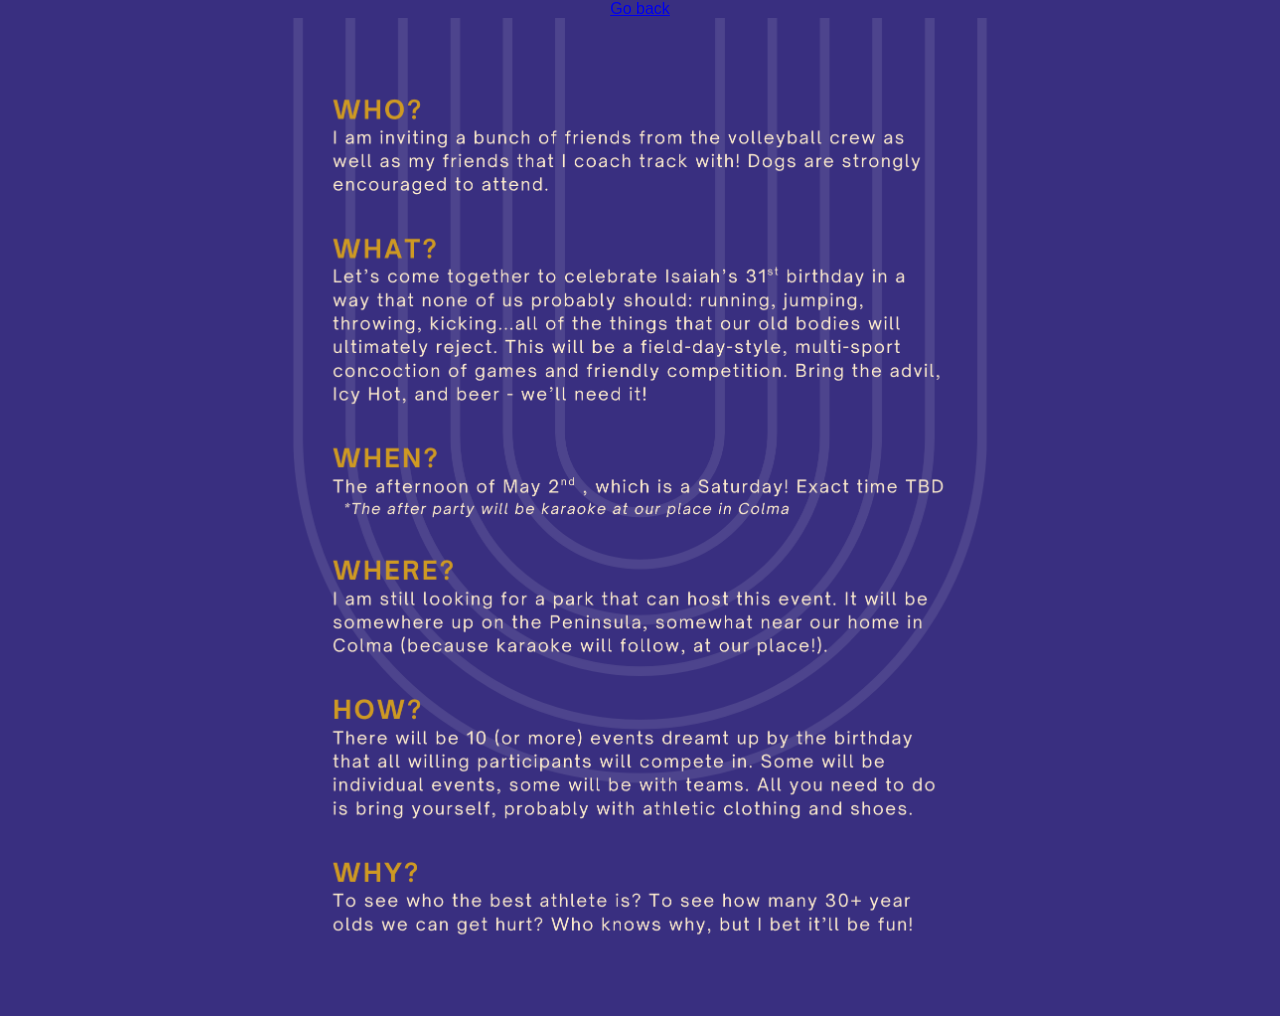
==== details.html @ db5d42fd "adding new details page" ====
<!DOCTYPE html>
<html>
<head>
  <meta charset="utf-8">
  <meta name="viewport" content="width=device-width, initial-scale=1">
  <link rel="stylesheet" type="text/css" href="styles.css">
  <title>Hamstring Invite</title>
  <link rel="icon" type="image/x-icon" href="/imgs/favicon.ico">
</head>
<body>
  <div class="container">
	<a href="/details.html">Go back</a>
	<img src="/imgs/2.png">
  </div>
</body>
</html>
---- styles.css ----
* {
  margin: 0;
  padding: 0;
  box-sizing: border-box;
}

body {
  background-color: #392f80;
  font-family: Helvetica, sans-serif;
  color: rgb(211, 211, 211);
  display: flex;
  justify-content: center;
  align-items: center;
}

.container{
	text-align: center;
}

.container > img {
	width: 100%;
}

.container {
	text-align: center;
	width: 60%;
}

@media (max-width: 450px) {
	.container {
		width: 90%;
	}
}

@media (max-width: 800px) {
	.container {
		width: 70%;
	}
}
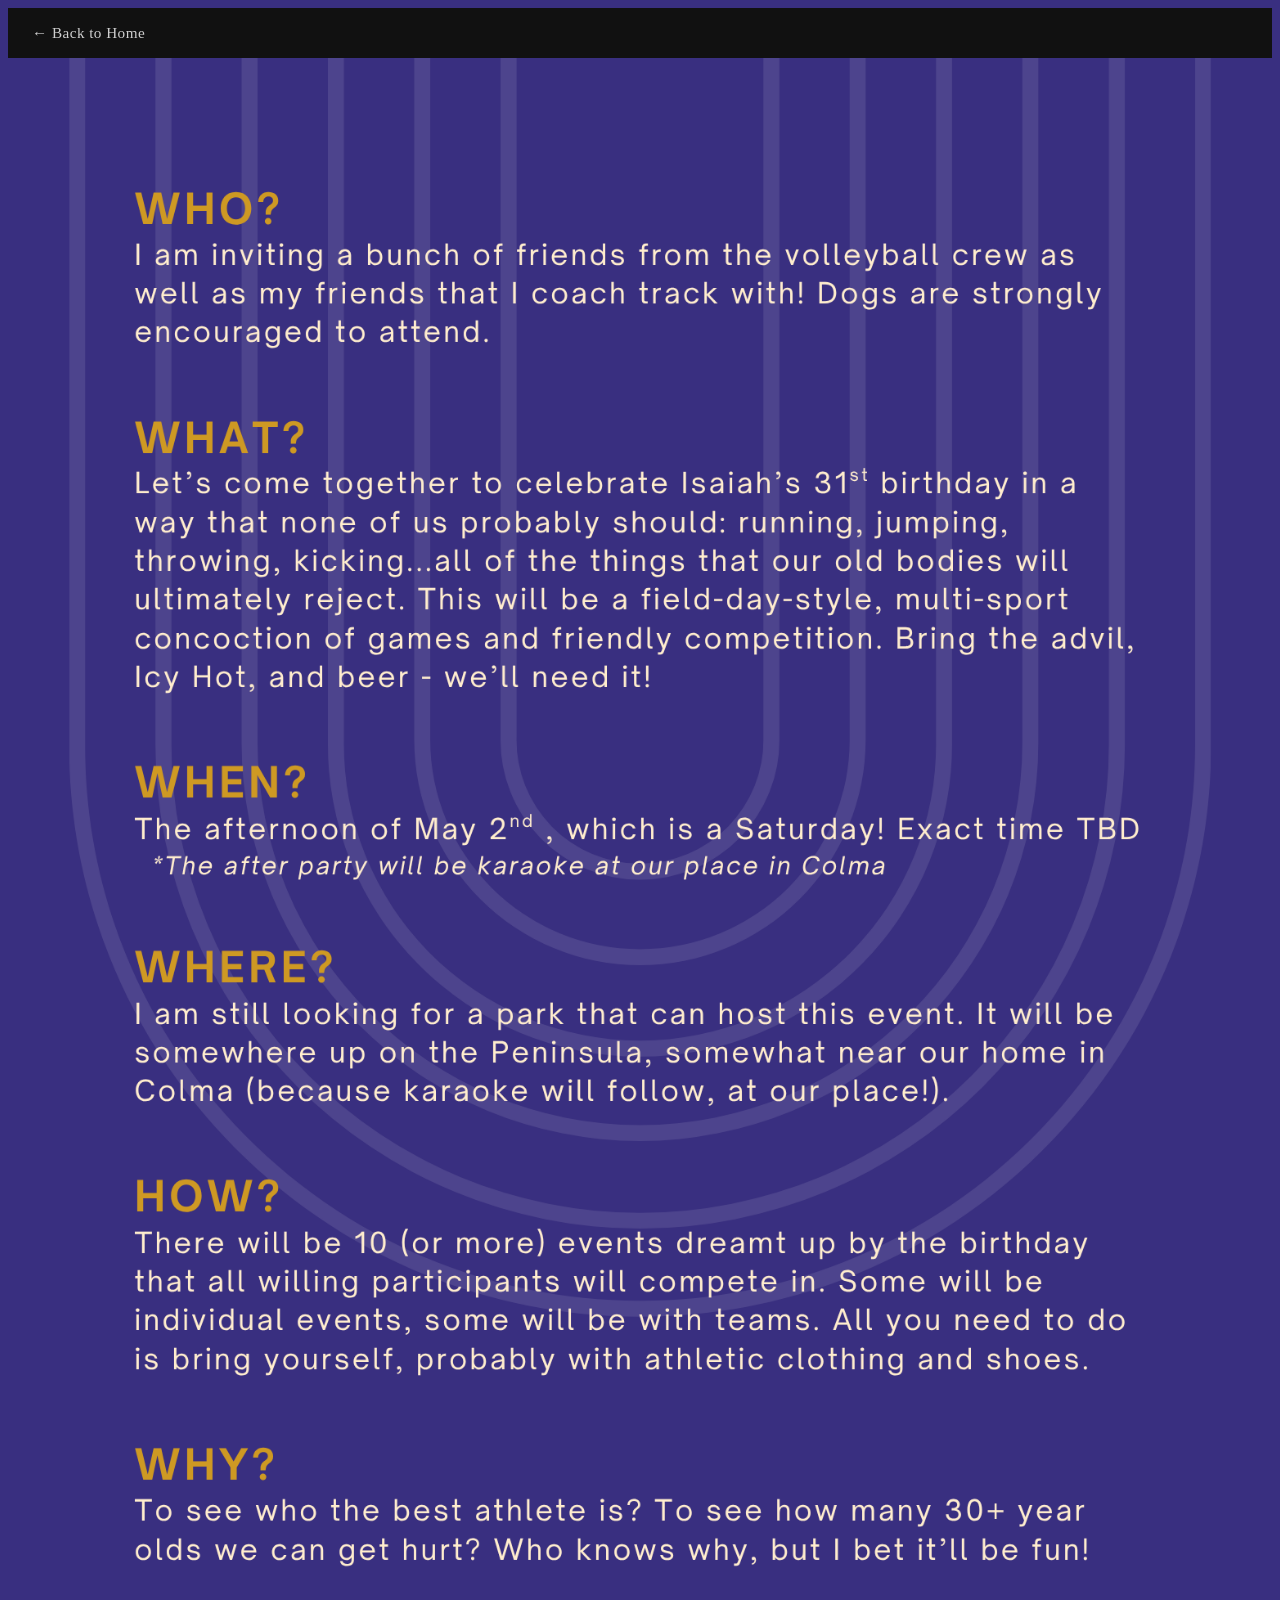
==== commit fc7152a8: "refactoring" ====
--- a/details.html
+++ b/details.html
@@ -8,9 +8,12 @@
   <link rel="icon" type="image/x-icon" href="/imgs/favicon.ico">
 </head>
 <body>
-  <div class="container">
-	<a href="/details.html">Go back</a>
-	<img src="/imgs/2.png">
+  <nav class="back-nav">
+    <a href="/index.html" class="back-link">← Back to Home</a>
+  </nav>
+  <main>
+    <img src="/imgs/2.png" alt="Details image" class="full-width-img" />
+  </main>
   </div>
 </body>
 </html>
--- a/styles.css
+++ b/styles.css
@@ -1,39 +1,41 @@
-* {
-  margin: 0;
-  padding: 0;
-  box-sizing: border-box;
+body {
+  background-color: #392f80;
 }
 
-body {
-  background-color: #392f80;
-  font-family: Helvetica, sans-serif;
-  color: rgb(211, 211, 211);
-  display: flex;
-  justify-content: center;
-  align-items: center;
+.full-width-img {
+  display: block;
+  width: 100%;
+  height: auto;
 }
-
-.container{
-	text-align: center;
+ 
+/* Home page — image link */
+.image-link {
+  display: block;
+  width: 100%;
+  cursor: pointer;
 }
-
-.container > img {
-	width: 100%;
+ 
+.image-link:hover .full-width-img {
+  opacity: 0.85;
+  transition: opacity 0.2s ease;
 }
-
-.container {
-	text-align: center;
-	width: 60%;
+ 
+/* Details page — back nav */
+.back-nav {
+  padding: 1rem 1.5rem;
+  background: #111;
 }
-
-@media (max-width: 450px) {
-	.container {
-		width: 90%;
-	}
+ 
+.back-link {
+  color: #fff;
+  text-decoration: none;
+  font-family: Georgia, serif;
+  font-size: 0.95rem;
+  letter-spacing: 0.03em;
+  opacity: 0.8;
+  transition: opacity 0.2s ease;
 }
-
-@media (max-width: 800px) {
-	.container {
-		width: 70%;
-	}
-}
+ 
+.back-link:hover {
+  opacity: 1;
+}
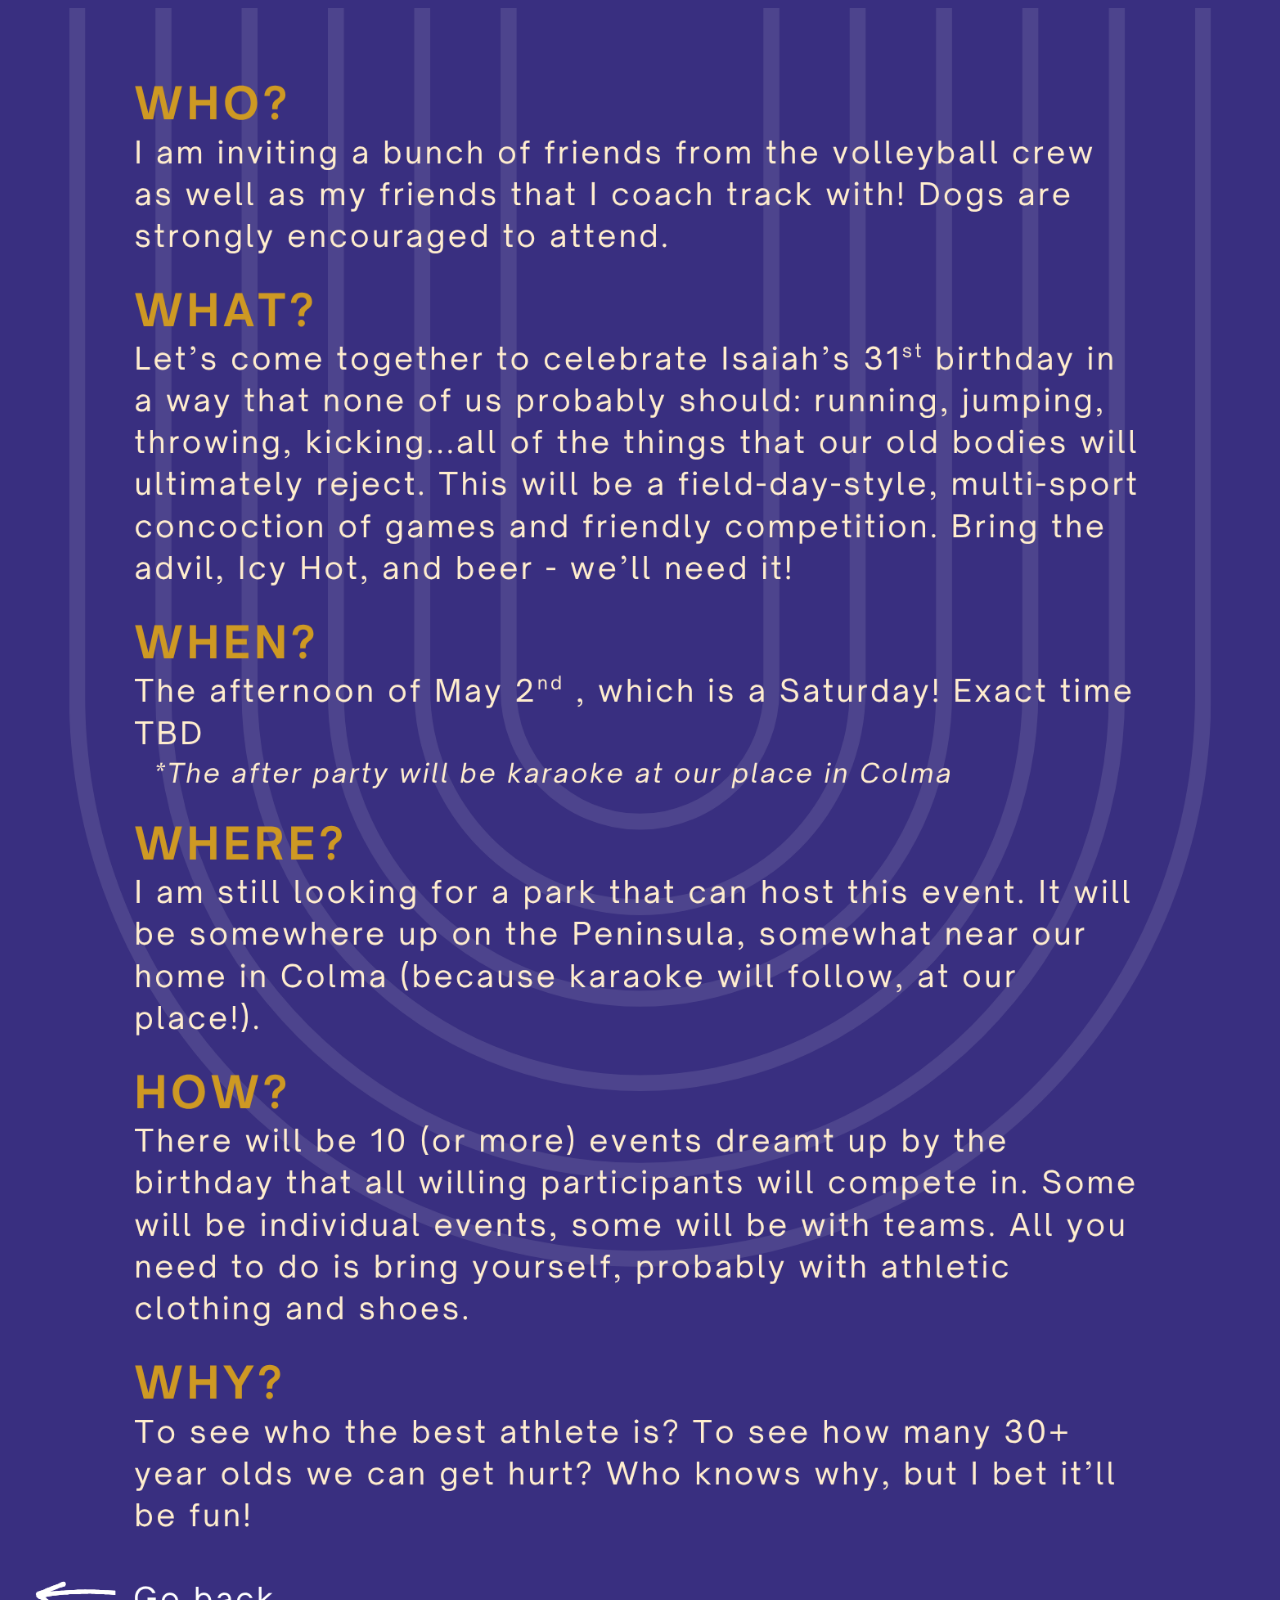
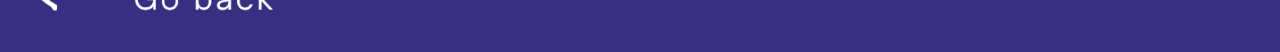
==== commit e97cf5a5: "getting rid of files that are not needed. replacing images with updated versions" ====
--- a/details.html
+++ b/details.html
@@ -8,11 +8,10 @@
   <link rel="icon" type="image/x-icon" href="/imgs/favicon.ico">
 </head>
 <body>
-  <nav class="back-nav">
-    <a href="/index.html" class="back-link">← Back to Home</a>
-  </nav>
   <main>
-    <img src="/imgs/2.png" alt="Details image" class="full-width-img" />
+    <a href="/index.html" class="image-link">
+      <img src="/imgs/2.png" alt="Details side" class="full-width-img" />
+    </a>
   </main>
   </div>
 </body>
--- a/styles.css
+++ b/styles.css
@@ -18,24 +18,4 @@
 .image-link:hover .full-width-img {
   opacity: 0.85;
   transition: opacity 0.2s ease;
-}
- 
-/* Details page — back nav */
-.back-nav {
-  padding: 1rem 1.5rem;
-  background: #111;
-}
- 
-.back-link {
-  color: #fff;
-  text-decoration: none;
-  font-family: Georgia, serif;
-  font-size: 0.95rem;
-  letter-spacing: 0.03em;
-  opacity: 0.8;
-  transition: opacity 0.2s ease;
-}
- 
-.back-link:hover {
-  opacity: 1;
 }
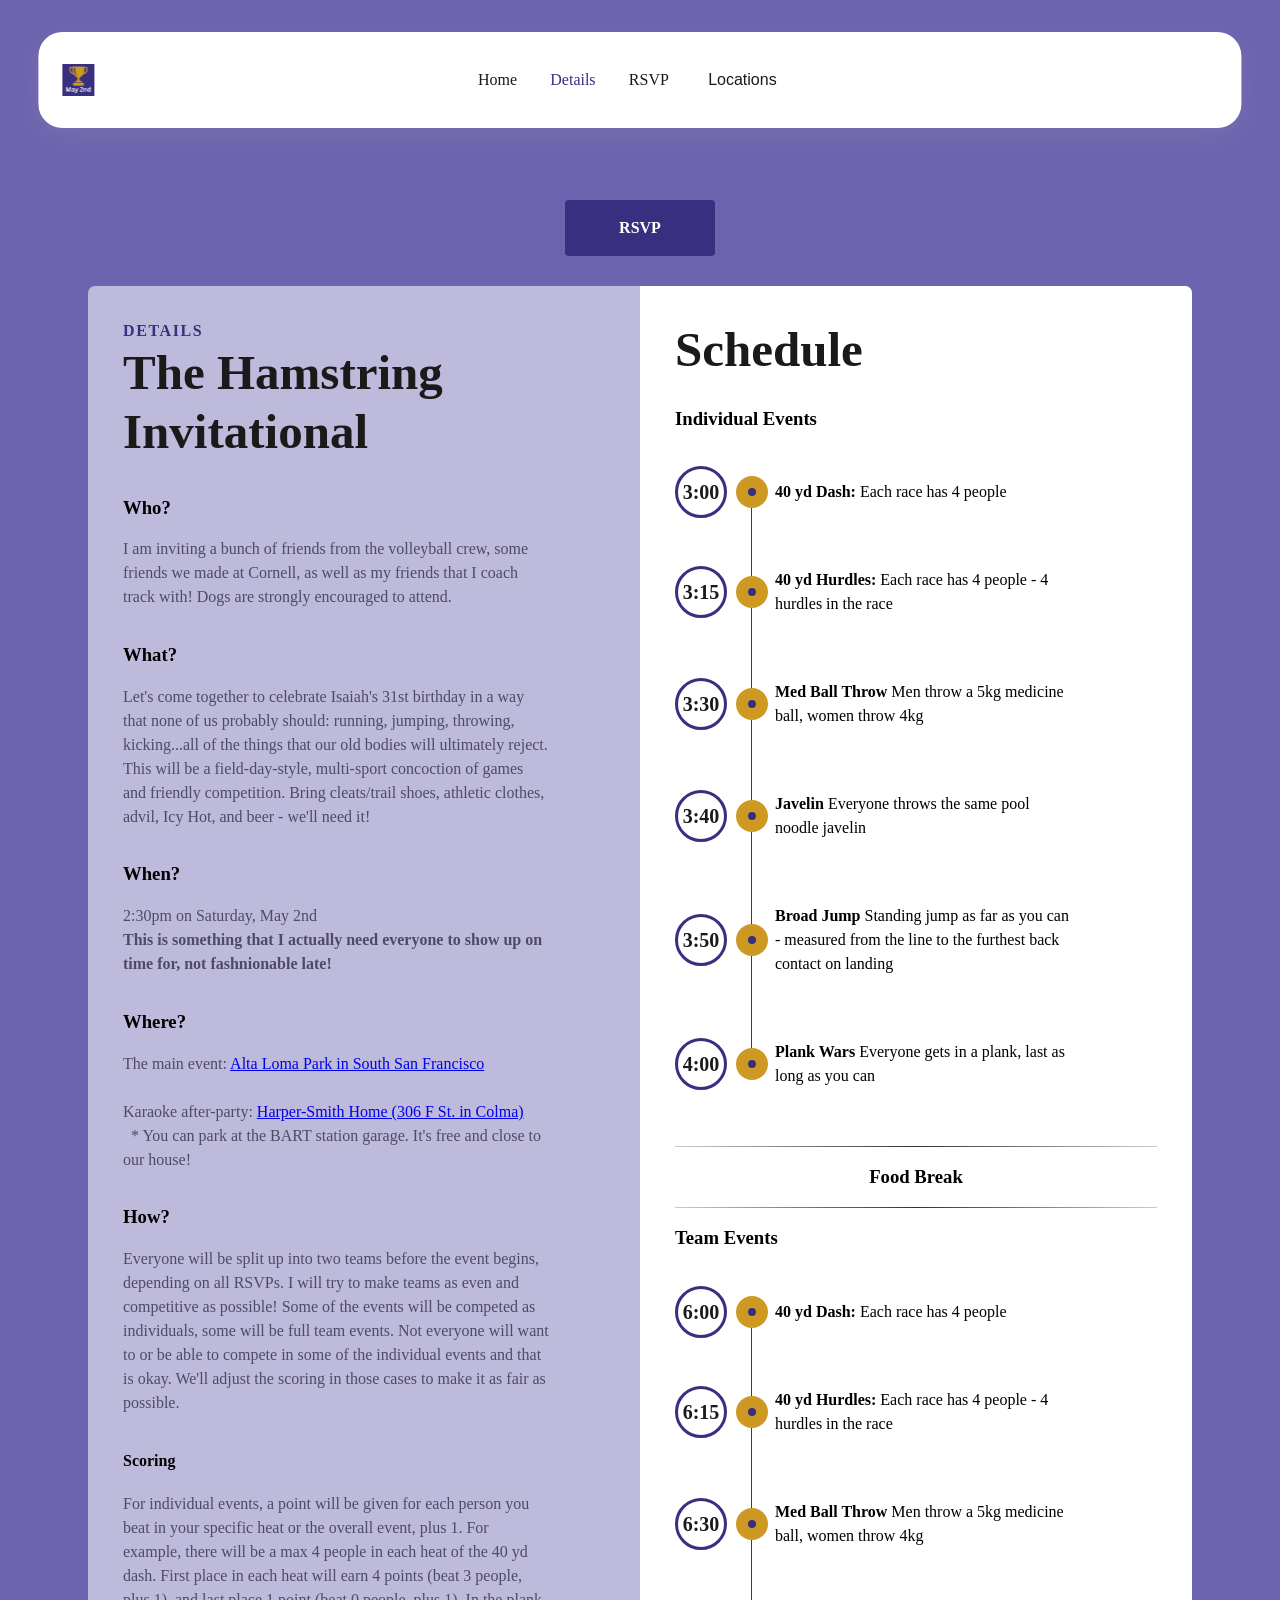
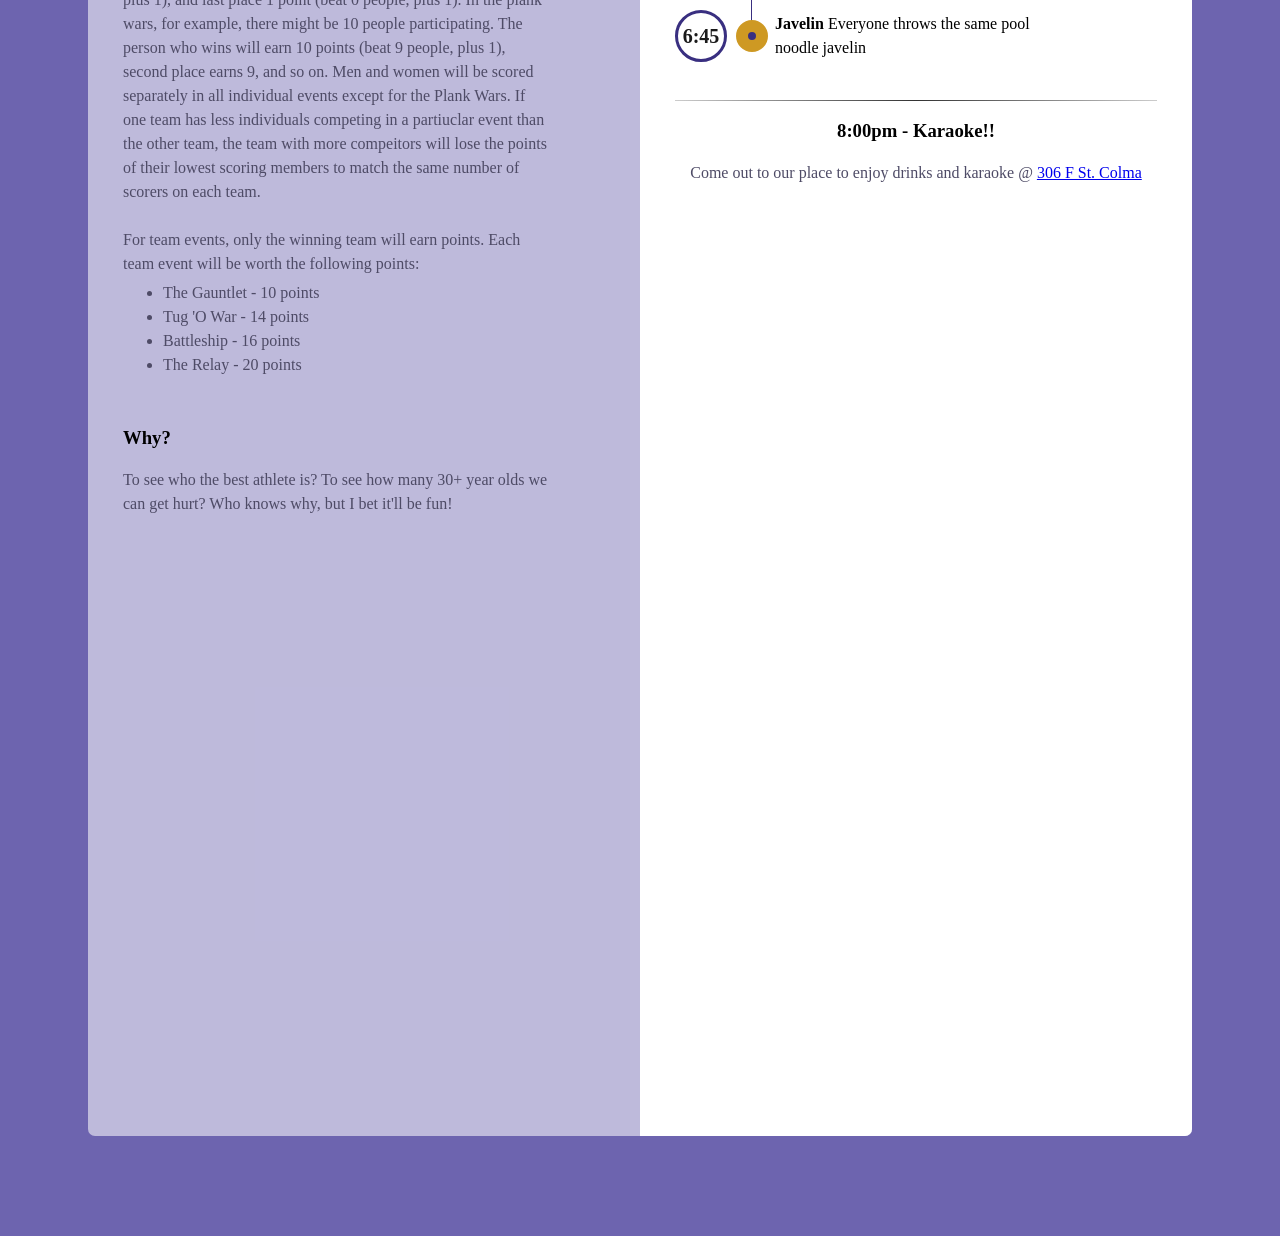
==== commit e46abf37: "updating branch with new pages, including RSVP and Details. Homepage is new now as well" ====
--- a/details.html
+++ b/details.html
@@ -9,10 +9,217 @@
 </head>
 <body>
   <main>
-    <a href="/index.html" class="image-link">
-      <img src="/imgs/2.png" alt="Details side" class="full-width-img" />
-    </a>
+    <!-- ============================================ -->
+    <!--                 Nav Menu                     -->
+    <!-- ============================================ -->
+    <header id="cs-navigation">
+        <div class="cs-container">
+            <!--Nav Logo-->
+            <!--Logo is turned white in the css with a filter on dark mode-->
+            <a href="" class="cs-logo" aria-label="Return to main page">
+                <img src="/imgs/logo.jpg" alt="" width="210" height="29" aria-hidden="true" decoding="async">
+            </a>
+            <!--Navigation List-->
+            <nav class="cs-nav" aria-label="main navigation">
+                <!--Mobile Nav Toggle-->
+                <button class="cs-toggle" aria-label="mobile menu toggle" aria-expanded="false" aria-controls="cs-ul-wrapper" aria-haspopup="menu">
+                    <span class="cs-box" aria-hidden="true">
+                        <span class="cs-line cs-line1"></span>
+                        <span class="cs-line cs-line2"></span>
+                        <span class="cs-line cs-line3"></span>
+                    </span>
+                </button>
+                <!-- We need a wrapper div so we can set a fixed height on the cs-ul in case the nav list gets too long from too many dropdowns being opened and needs to have an overflow scroll. This wrapper acts as the background so it can go the full height of the screen and not cut off any overflowing nav items while the cs-ul stops short of the bottom of the screen, which keeps all nav items in view no matter how mnay there are-->
+                <div class="cs-ul-wrapper" id="cs-ul-wrapper">
+                    <ul class="cs-ul">
+                        <li class="cs-li">
+                            <a href="/" class="cs-li-link">
+                                Home
+                            </a>
+                        </li>
+                        <li class="cs-li">
+                            <a href="" class="cs-li-link cs-active" aria-current="page">
+                                Details
+                            </a>
+                        </li>
+                        <li class="cs-li">
+                            <a href="/rsvp.html" class="cs-li-link">
+                                RSVP
+                            </a>
+                        </li>
+                        <!--Copy and paste this cs-dropdown list item and replace any .cs-li with this cs-dropdown group to make a new dropdown and it will work-->
+                        <!-- Note: When copying this dropdown, update the id attribute with an appropriate name (e.g., "services-dropdown-toggle", "products-dropdown-toggle") and ensure the aria-labelledby attribute on the ul matches the button's id -->
+                        <li class="cs-li cs-dropdown">
+                            <button class="cs-li-link cs-dropdown-toggle" aria-haspopup="menu" aria-expanded="false" id="services-dropdown-toggle">
+                                Locations
+                                <img class="cs-drop-icon" src="https://csimg.nyc3.cdn.digitaloceanspaces.com/Icons/down-gold.svg" alt="" width="15" height="15" decoding="async" aria-hidden="true">
+                            </button>
+                            <ul class="cs-drop-ul" aria-labelledby="locations-dropdown-toggle">
+                                <li class="cs-drop-li">
+                                    <a href="https://maps.app.goo.gl/tvrRtEagDUSBLRd8A" class="cs-li-link cs-drop-link" target="_blank">Alta Loma Park (Party)</a>
+                                </li>
+                                <li class="cs-drop-li">
+                                    <a href="https://maps.app.goo.gl/tTXmGBT1EQavs6ri8" class="cs-li-link cs-drop-link" target="_blank">Harper-Smith Home (Karaoke After-Party)</a>
+                                </li>
+                            </ul>
+                        </li>
+                    </ul>
+                </div>
+            </nav>
+            <!--Dark Mode toggle, uncomment button code if you want to enable a dark mode toggle-->
+            <!--<button id="dark-mode-toggle" aria-label="dark mode toggle" aria-pressed="false">
+                <svg class="cs-moon" xmlns="http://www.w3.org/2000/svg" viewBox="0 0 480 480" style="enable-background:new 0 0 480 480" xml:space="preserve" aria-hidden="true"><path d="M459.782 347.328c-4.288-5.28-11.488-7.232-17.824-4.96-17.76 6.368-37.024 9.632-57.312 9.632-97.056 0-176-78.976-176-176 0-58.4 28.832-112.768 77.12-145.472 5.472-3.712 8.096-10.4 6.624-16.832S285.638 2.4 279.078 1.44C271.59.352 264.134 0 256.646 0c-132.352 0-240 107.648-240 240s107.648 240 240 240c84 0 160.416-42.688 204.352-114.176 3.552-5.792 3.04-13.184-1.216-18.496z"/></svg>
+                <img class="cs-sun" aria-hidden="true" src="https://csimg.nyc3.cdn.digitaloceanspaces.com/Icons%2Fsun.svg" decoding="async" alt="" width="15" height="15">
+            </button>-->
+        </div>
+    </header>
+    
+    
+    <!-- ============================================ -->
+    <!--                   Steps                      -->
+    <!-- ============================================ -->
+
+    <section id="steps-284">
+        <div class="cs-button-top">
+            <a href="/rsvp.html" class="cs-button-solid">RSVP</a>
+        </div>
+        <div class="cs-container">
+            <!-- Left Section -->
+            <div class="cs-content">
+                <span class="cs-topper">Details</span>
+                <h2 class="cs-title">The Hamstring Invitational</h2>
+                <h3>Who?</h3>
+                <p class="cs-text">
+                    I am inviting a bunch of friends from the volleyball crew, some friends we made at Cornell, as well as my friends that I coach track with! Dogs are strongly encouraged to attend.
+                </p>
+
+                <h3>What?</h3>
+                <p class="cs-text">
+                    Let's come together to celebrate Isaiah's 31st birthday in a way that none of us probably should: running, jumping, throwing, kicking...all of the things that our old bodies will ultimately reject. This will be a field-day-style, multi-sport concoction of games and friendly competition. Bring cleats/trail shoes, athletic clothes, advil, Icy Hot, and beer - we'll need it!
+                </p>
+
+                <h3>When?</h3>
+                <p class="cs-text">
+                    2:30pm on Saturday, May 2nd<br>
+                    <strong>This is something that I actually need everyone to show up on time for, not fashnionable late!</strong>
+                </p>
+
+                <h3>Where?</h3>
+                <p class="cs-text">
+                    The main event: <a href="https://maps.app.goo.gl/tvrRtEagDUSBLRd8A" class="cs-li-link cs-drop-link" target="_blank">Alta Loma Park in South San Francisco</a>
+                    <br><br>
+                    Karaoke after-party: <a href="https://maps.app.goo.gl/tTXmGBT1EQavs6ri8" class="cs-li-link cs-drop-link" target="_blank">Harper-Smith Home (306 F St. in Colma)</a>
+                    <br>
+                    &nbsp;&nbsp;* You can park at the BART station garage. It's free and close to our house!
+                </p>
+
+                <h3>How?</h3>
+                <p class="cs-text">
+                    Everyone will be split up into two teams before the event begins, depending on all RSVPs. I will try to make teams as even and competitive as possible! Some of the events will be competed as individuals, some will be full team events. Not everyone will want to or be able to compete in some of the individual events and that is okay. We'll adjust the scoring in those cases to make it as fair as possible.
+                </p>
+                
+                <h4>Scoring</h4>
+                <p class="cs-text" style="margin-bottom: 5px !important;">
+                    For individual events, a point will be given for each person you beat in your specific heat or the overall event, plus 1. For example, there will be a max 4 people in each heat of the 40 yd dash. First place in each heat will earn 4 points (beat 3 people, plus 1), and last place 1 point (beat 0 people, plus 1). In the plank wars, for example, there might be 10 people participating. The person who wins will earn 10 points (beat 9 people, plus 1), second place earns 9, and so on. Men and women will be scored separately in all individual events except for the Plank Wars. If one team has less individuals competing in a partiuclar event than the other team, the team with more compeitors will lose the points of their lowest scoring members to match the same number of scorers on each team.<br><br>For team events, only the winning team will earn points. Each team event will be worth the following points: 
+                </p>
+                <ul class="cs-text">
+                    <li class="cs-li">The Gauntlet - 10 points</li>
+                    <li class="cs-li">Tug 'O War - 14 points</li>
+                    <li class="cs-li">Battleship - 16 points</li>
+                    <li class="cs-li">The Relay - 20 points</li>
+                </ul>
+
+                <h3>Why?</h3>
+                <p class="cs-text">
+                    To see who the best athlete is? To see how many 30+ year olds we can get hurt? Who knows why, but I bet it'll be fun!
+                </p>
+            </div>
+            <!-- Right Section -->
+            <div class="cs-schedule">
+                <h2 class="cs-title">Schedule</h2>
+                <br>
+                <ul class="cs-right-section">
+                    <h3 style="text-align: left;">Individual Events</h3>
+                    <li class="cs-item">
+                        <span class="cs-number">3:00</span>
+                        <p class="cs-item-text">
+                            <strong>40 yd Dash:</strong> Each race has 4 people
+                        </p>
+                    </li>
+                    <li class="cs-item">
+                        <span class="cs-number">3:15</span>
+                        <p class="cs-item-text">
+                            <strong>40 yd Hurdles:</strong> Each race has 4 people - 4 hurdles in the race
+                        </p>
+                    </li>
+                    <li class="cs-item">
+                        <span class="cs-number">3:30</span>
+                        <p class="cs-item-text">
+                            <strong>Med Ball Throw</strong> Men throw a 5kg medicine ball, women throw 4kg
+                        </p>
+                    </li>
+                    <li class="cs-item">
+                        <span class="cs-number">3:40</span>
+                        <p class="cs-item-text">
+                            <strong>Javelin</strong> Everyone throws the same pool noodle javelin
+                        </p>
+                    </li>
+                    <li class="cs-item">
+                        <span class="cs-number">3:50</span>
+                        <p class="cs-item-text">
+                            <strong>Broad Jump</strong> Standing jump as far as you can - measured from the line to the furthest back contact on landing
+                        </p>
+                    </li>
+                    <li class="cs-item last">
+                        <span class="cs-number">4:00</span>
+                        <p class="cs-item-text">
+                            <strong>Plank Wars</strong> Everyone gets in a plank, last as long as you can
+                        </p>
+                    </li>
+                </ul>
+                <br>
+                <hr>
+                <span style="text-align: center;"><h3>Food Break</h3></span>
+                <hr>
+                <br>
+                <ul class="cs-right-section">
+                    <h3>Team Events</h3>
+                    <li class="cs-item">
+                        <span class="cs-number">6:00</span>
+                        <p class="cs-item-text">
+                            <strong>40 yd Dash:</strong> Each race has 4 people
+                        </p>
+                    </li>
+                    <li class="cs-item">
+                        <span class="cs-number">6:15</span>
+                        <p class="cs-item-text">
+                            <strong>40 yd Hurdles:</strong> Each race has 4 people - 4 hurdles in the race
+                        </p>
+                    </li>
+                    <li class="cs-item">
+                        <span class="cs-number">6:30</span>
+                        <p class="cs-item-text">
+                            <strong>Med Ball Throw</strong> Men throw a 5kg medicine ball, women throw 4kg
+                        </p>
+                    </li>
+                    <li class="cs-item last">
+                        <span class="cs-number">6:45</span>
+                        <p class="cs-item-text">
+                            <strong>Javelin</strong> Everyone throws the same pool noodle javelin
+                        </p>
+                    </li>
+                </ul>
+                <hr>
+                <span style="text-align: center;">
+                    <h3>8:00pm - Karaoke!!</h3>
+                    <p class="cs-text">
+                        Come out to our place to enjoy drinks and karaoke @ <a href="https://maps.app.goo.gl/tTXmGBT1EQavs6ri8" class="cs-li-link cs-drop-link" target="_blank">306 F St. Colma</a>
+                    </p>
+                </span>
+            </div>
+        </div>
+    </section>
   </main>
-  </div>
+  <script src="script.js"></script>
 </body>
 </html>
--- a/styles.css
+++ b/styles.css
@@ -1,21 +1,1239 @@
+:root {
+    /* Add these styles to your global stylesheet, which is used across all site pages. You only need to do this once. All elements in the library derive their variables and base styles from this central sheet, simplifying site-wide edits. For instance, if you want to modify how your h2's appear across the site, you just update it once in the global styles, and the changes apply everywhere. */
+    --primary: #392f80;
+    --primaryLight: #6d64af;
+    --secondary: #ce9923;
+    --secondaryLight: rgb(255, 219, 158);
+    --headerColor: #1a1a1a;
+    --bodyTextColor: #4e4b66;
+    --bodyTextColorWhite: #fafbfc;
+    /* 13px - 16px */
+    --topperFontSize: clamp(0.8125rem, 1.6vw, 1rem);
+    /* 31px - 49px */
+    --headerFontSize: clamp(1.9375rem, 3.9vw, 3.0625rem);
+    --bodyFontSize: 1rem;
+    /* 60px - 100px top and bottom */
+    --sectionPadding: clamp(3.75rem, 7.82vw, 6.25rem) 1rem;
+}
+
 body {
-  background-color: #392f80;
-}
-
-.full-width-img {
-  display: block;
-  width: 100%;
-  height: auto;
-}
- 
-/* Home page — image link */
-.image-link {
-  display: block;
-  width: 100%;
-  cursor: pointer;
-}
- 
-.image-link:hover .full-width-img {
-  opacity: 0.85;
-  transition: opacity 0.2s ease;
-}+    margin: 0;
+    padding: 0;
+    background-color: var(--primaryLight);
+}
+
+*, *:before, *:after {
+    /* prevents padding from affecting height and width */
+    box-sizing: border-box;
+}
+.cs-topper {
+    font-size: var(--topperFontSize);
+    line-height: 1.2em;
+    text-transform: uppercase;
+    text-align: inherit;
+    letter-spacing: .1em;
+    font-weight: 700;
+    color: var(--primary);
+    margin-bottom: 0.25rem;
+    display: block;
+}
+
+.cs-title {
+    font-size: var(--headerFontSize);
+    font-weight: 900;
+    line-height: 1.2em;
+    text-align: inherit;
+    max-width: 43.75rem;
+    margin: 0 0 1rem 0;
+    color: var(--headerColor);
+    position: relative;
+}
+
+.cs-text {
+    font-size: var(--bodyFontSize);
+    line-height: 1.5em;
+    text-align: inherit;
+    width: 100%;
+    max-width: 40.625rem;
+    margin: 0;
+    color: var(--bodyTextColor);
+}
+
+
+/*-- -------------------------- -->
+<---           Hero             -->
+<--- -------------------------- -*/
+
+/* Mobile - 360px */
+@media only screen and (min-width: 0rem) {
+  #hero-229 {
+    /* changes on tablet */
+    padding: 0 1rem;
+    z-index: 1;
+    /* prevents overflow from the lines extending past the screen width */
+    overflow: hidden;
+  }
+  #hero-229 .cs-picture {
+    /* Background Image */
+    width: 100%;
+    height: 100%;
+    display: block;
+    position: absolute;
+    top: 0;
+    left: 0;
+    z-index: -2;
+  }
+  #hero-229 .cs-picture:before {
+    /* Black Color Overlay */
+    content: '';
+    width: 100%;
+    height: 100%;
+    background: #000;
+    opacity: 0.6;
+    position: absolute;
+    display: block;
+    top: 0;
+    left: 0;
+    z-index: 1;
+    /* prevents the cursor from interacting with it */
+    pointer-events: none;
+  }
+  #hero-229 .cs-picture img {
+    position: absolute;
+    top: 0;
+    left: 0;
+    height: 100%;
+    width: 100%;
+    /* Makes image act like a background-image */
+    object-fit: cover;
+  }
+  #hero-229 .cs-container {
+    width: 100%;
+    max-width: 80rem;
+    /* we put the padding top and bottom on the container instead of #Hero so the pseudo element lines go to the top and bottom of the section */
+    /* 144px - 280px - leaving extra space for the navigation */
+    /* changes on tablet */
+    padding: clamp(9rem, 25.95vw, 17.5rem) 0;
+    margin: auto;
+    position: relative;
+  }
+  
+  #hero-229 .cs-flex-group {
+    /* 60px - 220px */
+    margin-bottom: clamp(3.75rem, 15.5vw, 13.75rem);
+    margin: auto;
+    width: 80vw;
+    /* 464px - 562px */
+    max-width: clamp(29rem, 60vw, 35.125rem);
+    display: flex;
+    align-items: flex-start;
+    justify-content: center;
+    flex-wrap: wrap;
+    column-gap: 1.25rem;
+    box-sizing: border-box;
+  }
+  #hero-229 .cs-topper {
+    /* 13px - 16px */
+    font-size: clamp(0.8125rem, 1.6vw, 1rem);
+    line-height: 1.2em;
+    text-transform: uppercase;
+    text-align: center;
+    letter-spacing: 0.1rem;
+    font-weight: 700;
+    color: var(--primaryLight);
+    margin-bottom: 1rem;
+    display: block;
+  }
+  #hero-229 .cs-title {
+    /* 39px - 61px */
+    font-size: clamp(2.4375rem, 6.4vw, 3.8125rem);
+    font-weight: 900;
+    line-height: 1.2em;
+    text-align: center;
+    width: 100%;
+    /* 32px - 40px */
+    margin: 0 auto clamp(2rem, 4vw, 2.5rem) 0;
+    color: var(--bodyTextColorWhite);
+    position: relative;
+  }
+  #hero-229 .cs-text {
+    /* 16px - 20px */
+    font-size: clamp(1rem, 1.95vw, 1.25rem);
+    line-height: 1.5em;
+    text-align: center;
+    width: 100%;
+    /* 32px - 40px */
+    margin: 0 auto clamp(2rem, 4vw, 2.5rem) 0;
+    /* 40px - 48px */
+    margin-bottom: clamp(2.5rem, 4vw, 3rem);
+    color: var(--bodyTextColorWhite);
+  }
+  #hero-229 .cs-button-group {
+    display: flex;
+    flex-direction: column;
+    align-items: center;
+    justify-content: center;
+    /* 16px - 20px */
+    gap: clamp(1rem, 2.3vw, 1.25rem);
+  }
+  #hero-229 .cs-button {
+    min-width: 12.3125rem;
+  }
+  #hero-229 .cs-button-solid {
+    font-size: 1rem;
+    font-weight: 700;
+    /* 46px - 56px */
+    line-height: clamp(2.875em, 5.5vw, 3.5em);
+    text-align: center;
+    text-decoration: none;
+    margin: 0;
+    /* prevents padding from adding to the width */
+    box-sizing: border-box;
+    padding: 0 3rem;
+    background-color: var(--primary);
+    overflow: hidden;
+    color: #fff;
+    border: none;
+    display: inline-block;
+    position: relative;
+    z-index: 1;
+    transition: color 0.3s;
+  }
+  #hero-229 .cs-button-solid:before {
+    content: "";
+    width: 0;
+    height: 100%;
+    background: var(--secondary);
+    opacity: 1;
+    position: absolute;
+    top: 0;
+    left: 0;
+    z-index: -1;
+    transition: width 0.3s;
+  }
+  #hero-229 .cs-button-solid:hover {
+    color: #fff;
+  }
+  #hero-229 .cs-button-solid:hover:before {
+    width: 100%;
+  }
+  #hero-229 .cs-button-transparent {
+    font-size: 1rem;
+    /* 46px - 56px */
+    line-height: clamp(2.875rem, 5.5vw, 3.5rem);
+    width: 11.25rem;
+    /* 46px - 56px */
+    height: clamp(2.875rem, 5.5vw, 3.5rem);
+    text-decoration: none;
+    font-weight: 700;
+    margin: 0;
+    color: #fff;
+    padding: 0;
+    background-color: transparent;
+    border: 1px solid var(--bodyTextColorWhite);
+    box-sizing: border-box;
+    display: inline-flex;
+    justify-content: center;
+    align-items: center;
+    position: relative;
+    z-index: 1;
+  }
+  #hero-229 .cs-button-transparent:before {
+    content: '';
+    position: absolute;
+    display: block;
+    background: #252525;
+    opacity: 1;
+    /* so it sits on top of the border */
+    top: -1px;
+    left: -1px;
+    right: -1px;
+    bottom: -1px;
+    z-index: -1;
+    transform-origin: left;
+    /* this is what creates the grow affect on hover */
+    transform: scaleX(0);
+    transition: transform 0.3s;
+  }
+  #hero-229 .cs-button-transparent:hover:before {
+    transform: scaleX(1);
+  }
+  #hero-229 .cs-button-transparent .cs-img {
+    display: block;
+    margin-right: 0.75rem;
+  }
+}
+/* Tablet - 768px */
+@media only screen and (min-width: 48rem) {
+  #hero-229 {
+    /* 32px - 40px */
+    padding: 0 clamp(2rem, 5vw, 2.5rem);
+  }
+  
+  #hero-229 .cs-button-group {
+    flex-direction: row;
+  }
+}
+
+/*-- -------------------------- -->
+<---           Hero END         -->
+<--- -------------------------- -*/
+
+
+/*-- -------------------------- -->
+<---         Google Form        -->
+<--- -------------------------- -*/
+
+/* Mobile - 360px */
+@media only screen and (min-width: 0rem) {
+    #google-form {
+        position: relative;
+        z-index: 1;
+    }
+    #google-form .cs-container {
+        width: 100%;
+        margin: auto;
+        margin-top: 150px;
+        border-radius: 7px;
+        display: flex;
+        justify-content: center;
+        align-items: center;
+        flex-direction: column;
+    }
+  }
+    
+/* Tablet - 768px */
+@media only screen and (min-width: 48rem) {
+    #google-form {
+        padding: var(--sectionPadding);
+        position: relative;
+    }
+    #google-form .cs-container {
+        flex-direction: row;
+        justify-content: center;
+    }
+}
+
+/*-- -------------------------- -->
+<---     Google Form END        -->
+<--- -------------------------- -*/
+
+/*-- -------------------------- -->
+<---          Details           -->
+<--- -------------------------- -*/
+
+/* Mobile - 360px */
+@media only screen and (min-width: 0rem) {
+  #steps-284 {
+    padding: var(--sectionPadding);
+  }
+  #steps-284 .cs-button-top {
+    text-align: center;
+    margin-top: 100px;
+  }
+  #steps-284 .cs-container {
+    width: 100%;
+    /* changes to 1104px on tablet */
+    max-width: 34.375rem;
+    background-color: rgba(255, 255, 255, 0.555);
+    margin: auto;
+    margin-top: 30px;
+    border-radius: 7px;
+    display: flex;
+    flex-direction: column;
+    align-items: center;
+    /* 48px - 64px */
+    gap: clamp(2rem, 6vw, 3rem);
+  }
+  #steps-284 .cs-content {
+    /* set text align to left if content needs to be left aligned */
+    text-align: left;
+    width: 100%;
+    padding: 35px;
+    display: flex;
+    flex-direction: column;
+    /* centers content horizontally, set to flex-start to left align */
+    align-items: flex-start;
+  }
+  #steps-284 .cs-text {
+    margin-bottom: 1rem;
+  }
+  #steps-284 .cs-text:last-of-type {
+    margin-bottom: 2rem;
+  }
+  #steps-284 .cs-button-solid {
+    font-size: 1rem;
+    /* 46px - 56px */
+    line-height: clamp(2.875rem, 5.5vw, 3.5rem);
+    text-decoration: none;
+    font-weight: 700;
+    text-align: center;
+    margin: 0;
+    color: #fff;
+    min-width: 9.375rem;
+    padding: 0 1.5rem;
+    background-color: var(--primary);
+    border-radius: 0.25rem;
+    display: inline-block;
+    position: relative;
+    z-index: 1;
+    /* prevents padding from adding to the width */
+    box-sizing: border-box;
+  }
+  #steps-284 .cs-button-solid:before {
+    content: "";
+    position: absolute;
+    height: 100%;
+    width: 0%;
+    background: var(--secondary);
+    opacity: 1;
+    top: 0;
+    left: 0;
+    z-index: -1;
+    border-radius: 0.25rem;
+    transition: width 0.3s;
+  }
+  #steps-284 .cs-button-solid:hover:before {
+    width: 100%;
+  }
+  #steps-284 .cs-right-section {
+    margin: 0;
+    padding: 0;
+    max-width: 35.125rem;
+  }
+  #steps-284 .cs-item {
+    list-style: none;
+    display: flex;
+    justify-content: flex-start;
+    align-items: center;
+  }
+  #steps-284 .cs-item:nth-of-type(1) .cs-item-text:before {
+    height: 50%;
+    top: auto;
+    bottom: -1px;
+  }
+  #steps-284 .last .cs-item-text:before {
+    height: 50%;
+    border-radius: 0 0.5rem 0 0;
+    border-bottom: none;
+    top: -1px;
+  }
+  #steps-284 .cs-number {
+    /* 16px - 20px */
+    font-size: clamp(1rem, 2vw, 1.25rem);
+    font-weight: 700;
+    /* 15px - 24px */
+    margin-right: clamp(0.9375rem, 3vw, 1.5rem);
+    /* 40px - 52px */
+    width: clamp(2.5rem, 5.1vw, 3.25rem);
+    height: clamp(2.5rem, 5.1vw, 3.25rem);
+    border-radius: 50%;
+    border: 3px solid var(--primary);
+    color: var(--headerColor);
+    background-color: transparent;
+    display: flex;
+    justify-content: center;
+    align-items: center;
+    /* prevents flexbox from squishing it */
+    flex: none;
+    position: relative;
+  }
+  #steps-284 .cs-item-text {
+    /* 14px - 16px */
+    font-size: clamp(0.875rem, 1.6vw, 1rem);
+    line-height: 1.5em;
+    margin: 0;
+    max-width: 18.75rem;
+    /* 22px - 32px */
+    padding: clamp(1.375rem, 3vw, 2rem) 0;
+    box-sizing: content-box;
+    /* 15px - 24px */
+    padding-left: clamp(0.9375rem, 3vw, 1.5rem);
+    position: relative;
+  }
+  #steps-284 .cs-item-text:before {
+    /* Green line */
+    content: "";
+    width: 70%;
+    height: 100%;
+    border-left: 1px solid var(--primary);
+    box-sizing: content-box;
+    opacity: 1;
+    position: absolute;
+    display: block;
+    top: 0;
+    left: 0;
+  }
+  #steps-284 .cs-item-text:after {
+    /* list circle */
+    content: "";
+    width: 0.5rem;
+    height: 0.5rem;
+    background: var(--primary);
+    border-radius: 50%;
+    border: 12px solid var(--secondary);
+    box-sizing: content-box;
+    opacity: 1;
+    position: absolute;
+    display: block;
+    top: 50%;
+    left: -0.9375rem;
+    transform: translateY(-50%);
+  }
+  #steps-284 .cs-schedule {
+    width: 100%;
+    padding: 35px;
+    border-radius: 0px 0px 7px 7px;
+    background-color: white;
+  }
+  #steps-284 .cs-schedule > hr {
+    border: 0;
+    height: 1px;
+    background: #333;
+    background-image: linear-gradient(to right, #ccc, #333, #ccc);
+  }
+}
+/* Tablet - 768px */
+@media only screen and (min-width: 48rem) {
+  #steps-284 .cs-container {
+    max-width: 69rem;
+    flex-direction: row;
+    justify-content: space-between;
+    align-items: flex-start;
+    column-gap: 2.75rem;
+  }
+  #steps-284 .cs-content {
+    width: 45%;
+    /* reset margin to play nice with flexbox */
+    margin: 0;
+  }
+  #steps-284 .cs-right-section {
+    width: 100%;
+    /* 20px - 25px - this pulls the section up so it's flush with the top of the left section, the padding top on the .cs-item-text is creating a gap at the top of the section. Wrapped in a calc() function to turn clamp() value into a negative number */
+    margin-top: calc(clamp(1.25rem, 2vw, 1.5625rem) * -1);
+  }
+  #steps-284 .cs-schedule {
+    width: 50%;
+    height: 2450px;
+    padding: 35px;
+    border-radius: 0px 7px 7px 0px;
+    background-color: white;
+  }
+}
+/*-- -------------------------- -->
+<---       Details END          -->
+<--- -------------------------- -*/
+                                
+
+/*-- -------------------------- -->
+<---     Mobile Navigation      -->
+<--- -------------------------- -*/
+/* Mobile - 1023px */
+@media only screen and (max-width: 1023.5px) {
+  body.cs-open {
+    overflow: hidden;
+  }
+  body.scroll #cs-navigation {
+    width: 100%;
+    max-width: 100%;
+    top: 0;
+  }
+  body.scroll #cs-navigation:before {
+    border-radius: 0;
+  }
+  body.scroll #cs-navigation .cs-ul-wrapper {
+    top: 100%;
+  }
+  #cs-navigation {
+    width: 94%;
+    max-width: 80rem;
+    /* prevents padding from affecting height and width */
+    box-sizing: border-box;
+    /* 12px - 24px */
+    padding: clamp(0.75rem, 2vw, 1.5rem);
+    /* 12px - 24px */
+    border-radius: clamp(0.75rem, 2vw, 1.5rem);
+    position: fixed;
+    top: 2rem;
+    left: 50%;
+    z-index: 10000;
+    transform: translateX(-50%);
+    transition: top 0.3s, border-radius 0.3s, width 0.3s, max-width 0.3s;
+  }
+  #cs-navigation:before {
+    /* background color */
+    content: "";
+    width: 100%;
+    height: 100%;
+    background: #fff;
+    box-shadow: rgba(149, 157, 165, 0.2) 0px 8px 24px;
+    opacity: 1;
+    /* 12px - 24px */
+    border-radius: clamp(0.75rem, 2vw, 1.5rem);
+    display: block;
+    position: absolute;
+    top: 0;
+    left: 50%;
+    transform: translateX(-50%);
+    transition: transform 0.2s, border-radius 0.3s ease-in-out;
+  }
+  #cs-navigation.cs-active:before {
+    transform: translateX(-50%) scale(1.03);
+  }
+  #cs-navigation.cs-active .cs-toggle {
+    transform: rotate(180deg);
+  }
+  #cs-navigation.cs-active .cs-ul-wrapper {
+    opacity: 1;
+    transform: scaleY(1);
+    transition-delay: 0.15s;
+  }
+  #cs-navigation.cs-active .cs-li {
+    opacity: 1;
+    transform: translateY(0);
+  }
+  #cs-navigation .cs-container {
+    width: 100%;
+    display: flex;
+    justify-content: flex-end;
+    align-items: center;
+    gap: 1.5rem;
+  }
+  #cs-navigation .cs-logo {
+    width: auto;
+    max-width: 5rem;
+    height: 100%;
+    margin: 0 auto 0 0;
+    /* prevents padding from affecting height and width */
+    box-sizing: border-box;
+    padding: 0;
+    display: flex;
+    justify-content: flex-start;
+    align-items: center;
+    z-index: 10;
+  }
+  #cs-navigation .cs-logo img {
+    width: 100%;
+    height: 100%;
+    /* ensures the image never overflows the container. It stays contained within it's width and height and expands to fill it then stops once it reaches an edge */
+    object-fit: contain;
+  }
+  #cs-navigation .cs-toggle {
+    width: 3.5rem;
+    height: 3.5rem;
+    margin: 0 0 0 auto;
+    background-color: #1a1a1a;
+    border: none;
+    border-radius: 0.25rem;
+    display: flex;
+    justify-content: center;
+    align-items: center;
+    position: relative;
+    z-index: 10;
+    transition: transform 0.6s;
+  }
+  #cs-navigation .cs-nav {
+    /* sends it to the right in the 3rd position */
+    order: 3;
+  }
+  #cs-navigation .cs-contact-group {
+    display: none;
+    position: relative;
+    z-index: 10;
+  }
+  #cs-navigation .cs-phone {
+    font-size: 1rem;
+    line-height: 1.5em;
+    text-decoration: none;
+    margin: 0;
+    color: var(--headerColor);
+    display: flex;
+    justify-content: flex-start;
+    align-items: center;
+    gap: 0.5rem;
+    transition: opacity 0.3s, color 0.3s;
+  }
+  #cs-navigation .cs-phone-icon {
+    width: 1.5rem;
+    height: auto;
+    display: block;
+  }
+  #cs-navigation .cs-social {
+    display: none;
+  }
+  #cs-navigation .cs-active .cs-line1 {
+    top: 50%;
+    transform: translate(-50%, -50%) rotate(225deg);
+  }
+  #cs-navigation .cs-active .cs-line2 {
+    top: 50%;
+    transform: translate(-50%, -50%) translateY(0) rotate(-225deg);
+    transform-origin: center;
+  }
+  #cs-navigation .cs-active .cs-line3 {
+    opacity: 0;
+    bottom: 100%;
+  }
+  #cs-navigation .cs-box {
+    /* 24px - 28px */
+    width: clamp(1.5rem, 2vw, 1.75rem);
+    height: 1rem;
+    position: relative;
+  }
+  #cs-navigation .cs-line {
+    width: 100%;
+    height: 2px;
+    background-color: #fafbfc;
+    border-radius: 2px;
+    position: absolute;
+    left: 50%;
+    transform: translateX(-50%);
+  }
+  #cs-navigation .cs-line1 {
+    top: 0;
+    transition: transform 0.5s, top 0.3s, left 0.3s;
+    animation-duration: 0.7s;
+    animation-timing-function: ease;
+    animation-direction: normal;
+    animation-fill-mode: forwards;
+    transform-origin: center;
+  }
+  #cs-navigation .cs-line2 {
+    top: 50%;
+    transform: translateX(-50%) translateY(-50%);
+    transition: top 0.3s, left 0.3s, transform 0.5s;
+    animation-duration: 0.7s;
+    animation-timing-function: ease;
+    animation-direction: normal;
+    animation-fill-mode: forwards;
+  }
+  #cs-navigation .cs-line3 {
+    bottom: 0;
+    transition: bottom 0.3s, opacity 0.3s;
+  }
+}
+/* Tablet - 768px */
+@media only screen and (min-width: 768px) {
+  #cs-navigation .cs-contact-group {
+    display: block;
+  }
+}
+/*-- -------------------------- -->
+<---   Mobile Navigation Menu   -->
+<--- -------------------------- -*/
+/* Small Desktop - 1024px */
+@media only screen and (max-width: 1023.5px) {
+  #cs-navigation .cs-ul-wrapper {
+    width: 60%;
+    height: auto;
+    max-height: 70vh;
+    background-color: #fff;
+    border-radius: 0 0 1.5rem 1.5rem;
+    position: absolute;
+    top: 85%;
+    right: 0;
+    left: auto;
+    z-index: -1;
+    overflow: hidden;
+    transform: scaleY(0);
+    transition: transform 0.3s, width 0.5s, top 0.3s;
+    transition-delay: width 0.3s;
+    transform-origin: top right;
+  }
+  #cs-navigation .cs-ul {
+    width: auto;
+    min-width: 40%;
+    height: auto;
+    margin: 0;
+    /* 32px - 40px */
+    padding: 4rem clamp(2rem, 3vw, 2.5rem) 4rem 2rem;
+    display: flex;
+    flex-direction: column;
+    justify-content: flex-start;
+    align-items: flex-end;
+    gap: 1.25rem;
+    overflow: hidden;
+  }
+  #cs-navigation .cs-li {
+    text-align: right;
+    list-style: none;
+    width: 100%;
+    margin-right: 0;
+    opacity: 0;
+    /* transition from these values */
+    transform: translateX(-2.5rem);
+    transition: transform 0.6s, opacity 0.9s;
+  }
+  #cs-navigation .cs-li:nth-of-type(1) {
+    transition-delay: 0.05s;
+  }
+  #cs-navigation .cs-li:nth-of-type(2) {
+    transition-delay: 0.1s;
+  }
+  #cs-navigation .cs-li:nth-of-type(3) {
+    transition-delay: 0.15s;
+  }
+  #cs-navigation .cs-li:nth-of-type(4) {
+    transition-delay: 0.2s;
+  }
+  #cs-navigation .cs-li:nth-of-type(5) {
+    transition-delay: 0.25s;
+  }
+  #cs-navigation .cs-li:nth-of-type(6) {
+    transition-delay: 0.3s;
+  }
+  #cs-navigation .cs-li:nth-of-type(7) {
+    transition-delay: 0.35s;
+  }
+  #cs-navigation .cs-li:nth-of-type(8) {
+    transition-delay: 0.4s;
+  }
+  #cs-navigation .cs-li:nth-of-type(9) {
+    transition-delay: 0.45s;
+  }
+  #cs-navigation .cs-li-link {
+    font-size: 1.25rem;
+    line-height: 1.2em;
+    text-decoration: none;
+    margin: 0;
+    color: var(--headerColor);
+    display: inline-block;
+    position: relative;
+    padding: 0.25rem;
+  }
+  #cs-navigation .cs-li-link:before {
+    /* active state underline */
+    content: "";
+    width: 100%;
+    height: 1px;
+    background: currentColor;
+    opacity: 1;
+    display: none;
+    position: absolute;
+    bottom: -0.125rem;
+    left: 0;
+  }
+  #cs-navigation .cs-li-link.cs-active:before {
+    display: block;
+  }
+  #cs-navigation .cs-button-solid {
+    display: none;
+  }
+}
+/*-- -------------------------- -->
+<---     Navigation Dropdown    -->
+<--- -------------------------- -*/
+/* Mobile - 1023px */
+@media only screen and (max-width: 1023.5px) {
+  #cs-navigation .cs-dropdown {
+    color: var(--bodyTextColorWhite);
+    position: relative;
+  }
+  #cs-navigation .cs-dropdown .cs-dropdown-toggle {
+    /* Reset default button styles */
+    background: none;
+    border: none;
+    
+    text-align: inherit;
+    cursor: pointer;
+    /* Remove any default focus styles */
+    -webkit-appearance: none;
+    -moz-appearance: none;
+    appearance: none;
+  }
+  #cs-navigation .cs-dropdown.cs-active .cs-drop-ul {
+    height: auto;
+    margin: 0.75rem 0 0 auto;
+    padding: 1.5rem;
+    opacity: 1;
+    visibility: visible;
+    transform: scale(1);
+  }
+  #cs-navigation .cs-dropdown.cs-active .cs-drop-link {
+    opacity: 1;
+  }
+  #cs-navigation .cs-dropdown .cs-li-link {
+    position: relative;
+    transition: opacity 0.3s;
+  }
+  #cs-navigation .cs-drop-icon {
+    width: 0.9375rem;
+    height: auto;
+    position: absolute;
+    top: 50%;
+    right: -1.25rem;
+    transform: translateY(-50%);
+  }
+  #cs-navigation .cs-drop-ul {
+    width: 100%;
+    max-width: 15.625rem;
+    height: 0;
+    margin: 0 0 0 auto;
+    box-sizing: border-box;
+    padding: 0 1.5rem 0 1.5rem;
+    background-color: var(--primary);
+    opacity: 0;
+    border-radius: 1rem;
+    display: flex;
+    visibility: hidden;
+    flex-direction: column;
+    justify-content: flex-start;
+    align-items: flex-end;
+    gap: 0.75rem;
+    overflow: hidden;
+    transform: scale(0);
+    transition: padding 0.3s, margin 0.3s, height 0.3s, opacity 0.3s, transform 0.3s, visibility 0.3s;
+    transform-origin: top right;
+  }
+  #cs-navigation .cs-drop-li {
+    text-align: inherit;
+    list-style: none;
+  }
+  #cs-navigation .cs-li-link.cs-drop-link {
+    /* 14px - 16px */
+    font-size: clamp(0.875rem, 2vw, 1.25rem);
+    color: #fff;
+  }
+}
+/* Desktop - 1024px */
+@media only screen and (min-width: 1024px) {
+  #cs-navigation .cs-dropdown {
+    position: relative;
+  }
+  #cs-navigation .cs-dropdown .cs-dropdown-toggle {
+    /* Reset default button styles */
+    background: none;
+    border: none;
+    
+    text-align: inherit;
+    cursor: pointer;
+    /* Remove any default focus styles */
+    -webkit-appearance: none;
+    -moz-appearance: none;
+    appearance: none;
+  }
+  #cs-navigation .cs-dropdown:hover,
+  #cs-navigation .cs-dropdown.cs-active {
+    cursor: pointer;
+  }
+  #cs-navigation .cs-dropdown:hover .cs-drop-ul,
+  #cs-navigation .cs-dropdown.cs-active .cs-drop-ul {
+    opacity: 1;
+    visibility: visible;
+    transform: scaleY(1);
+  }
+  #cs-navigation .cs-dropdown:hover .cs-drop-li,
+  #cs-navigation .cs-dropdown.cs-active .cs-drop-li {
+    opacity: 1;
+    transform: translateY(0);
+  }
+  #cs-navigation .cs-drop-icon {
+    width: 0.9375rem;
+    height: auto;
+    display: inline-block;
+  }
+  #cs-navigation .cs-drop-ul {
+    min-width: 12.5rem;
+    margin: 0;
+    padding: 0;
+    background-color: #fff;
+    box-shadow: inset rgba(149, 157, 165, 0.1) 0px 8px 10px;
+    opacity: 0;
+    border-bottom: 5px solid var(--primary);
+    border-radius: 0 0 1.5rem 1.5rem;
+    visibility: hidden;
+    /* if you have 8 or more links in your dropdown nav, uncomment the columns property to make the list into 2 even columns. Change it to 3 or 4 if you need extra columns. Then remove the transition delays on the cs-drop-li so they don't have weird scattered animations */
+    position: absolute;
+    top: calc(100% - 2px);
+    z-index: 100;
+    overflow: hidden;
+    transform: scaleY(0);
+    transition: transform 0.3s, visibility 0.3s, opacity 0.3s;
+    transform-origin: top;
+  }
+  #cs-navigation .cs-drop-li {
+    font-size: 1rem;
+    text-decoration: none;
+    list-style: none;
+    width: 100%;
+    height: auto;
+    opacity: 0;
+    display: block;
+    transform: translateY(-0.625rem);
+    transition: opacity 0.6s, transform 0.6s;
+  }
+  #cs-navigation .cs-drop-li:nth-of-type(1) {
+    transition-delay: 0.05s;
+  }
+  #cs-navigation .cs-drop-li:nth-of-type(2) {
+    transition-delay: 0.1s;
+  }
+  #cs-navigation .cs-drop-li:nth-of-type(3) {
+    transition-delay: 0.15s;
+  }
+  #cs-navigation .cs-drop-li:nth-of-type(4) {
+    transition-delay: 0.2s;
+  }
+  #cs-navigation .cs-drop-li:nth-of-type(5) {
+    transition-delay: 0.25s;
+  }
+  #cs-navigation .cs-drop-li:nth-of-type(6) {
+    transition-delay: 0.3s;
+  }
+  #cs-navigation .cs-drop-li:nth-of-type(7) {
+    transition-delay: 0.35s;
+  }
+  #cs-navigation .cs-drop-li:nth-of-type(8) {
+    transition-delay: 0.4s;
+  }
+  #cs-navigation .cs-drop-li:nth-of-type(9) {
+    transition-delay: 0.45s;
+  }
+  #cs-navigation .cs-li-link.cs-drop-link {
+    font-size: 1rem;
+    line-height: 1.5em;
+    text-transform: capitalize;
+    text-decoration: none;
+    white-space: nowrap;
+    width: 100%;
+    /* prevents padding from affecting height and width */
+    box-sizing: border-box;
+    padding: 0.75rem;
+    color: var(--headerColor);
+    display: block;
+    transition: color 0.3s, background-color 0.3s;
+  }
+  #cs-navigation .cs-li-link.cs-drop-link:hover {
+    color: var(--bodyTextColorWhite);
+    background-color: var(--primary);
+  }
+  #cs-navigation .cs-li-link.cs-drop-link:before {
+    display: none;
+  }
+  #cs-navigation .cs-li-link.cs-drop-link:focus-visible {
+    outline-offset: -2px;
+  }
+}
+/* Dark Mode - Desktop */
+@media only screen and (min-width: 1024px) {
+  body.dark-mode #cs-navigation .cs-drop-ul {
+    background-color: var(--dark);
+  }
+  body.dark-mode #cs-navigation .cs-li-link.cs-drop-link:hover {
+    color: var(--bodyTextColorWhite);
+  }
+}
+/*-- -------------------------- -->
+<---     Desktop Navigation     -->
+<--- -------------------------- -*/
+/* Small Desktop - 1024px */
+@media only screen and (min-width: 1024px) {
+  body.scroll #cs-navigation {
+    width: 100%;
+    max-width: 100%;
+    border-radius: 0;
+    top: 0;
+  }
+  #cs-navigation {
+    width: 94%;
+    max-width: 90rem;
+    height: 6rem;
+    /* prevents padding from affecting height and width */
+    box-sizing: border-box;
+    /* 12px - 24px */
+    padding: clamp(0.75rem, 2vw, 1.5rem) 0;
+    background-color: #fff;
+    box-shadow: rgba(149, 157, 165, 0.2) 0px 8px 24px;
+    /* 12px - 24px */
+    border-radius: clamp(0.75rem, 2vw, 1.5rem);
+    display: flex;
+    align-items: center;
+    position: fixed;
+    top: 2rem;
+    left: 50%;
+    z-index: 10000;
+    transform: translateX(-50%);
+    transition: top 0.3s, border-radius 0.3s, width 0.3s, max-width 0.3s;
+  }
+  #cs-navigation .cs-container {
+    width: 100%;
+    max-width: 90rem;
+    margin: auto;
+    /* prevents padding from affecting height and width */
+    box-sizing: border-box;
+    padding: 0 1.5rem;
+    display: flex;
+    justify-content: space-between;
+    align-items: center;
+    gap: 1.5rem;
+  }
+  #cs-navigation .cs-toggle {
+    display: none;
+  }
+  #cs-navigation .cs-logo {
+    width: 18.4%;
+    max-width: 21.875rem;
+    height: 2rem;
+    /* margin-right auto pushes everything away from it to the right */
+    margin: 0 auto 0 0;
+    padding: 0;
+    display: flex;
+    justify-content: flex-start;
+    align-items: center;
+    z-index: 100;
+  }
+  #cs-navigation .cs-logo img {
+    width: auto;
+    height: 100%;
+    /* ensures the image never overflows the container. It stays contained within it's width and height and expands to fill it then stops once it reaches an edge */
+    object-fit: contain;
+  }
+  #cs-navigation .cs-contact-group {
+    display: flex;
+    justify-content: center;
+    align-items: center;
+    gap: 1.5rem;
+  }
+  #cs-navigation .cs-phone {
+    font-size: 1rem;
+    line-height: 1.5em;
+    text-decoration: none;
+    margin: 0;
+    color: var(--headerColor);
+    display: flex;
+    justify-content: flex-start;
+    align-items: center;
+    gap: 0.5rem;
+    transition: opacity 0.3s, color 0.3s;
+  }
+  #cs-navigation .cs-phone-icon {
+    width: 1.5rem;
+    height: auto;
+    display: block;
+  }
+  #cs-navigation .cs-social {
+    height: 2rem;
+    opacity: 1;
+    display: none;
+    visibility: visible;
+    justify-content: center;
+    align-items: center;
+    gap: 0.5rem;
+    transition: opacity 0.3s, visibility 0.3s, height 0.3s;
+  }
+  #cs-navigation .cs-social-link {
+    text-decoration: none;
+    width: 2rem;
+    height: 2rem;
+    background-color: #f7f7f7;
+    border-radius: 50%;
+    display: flex;
+    justify-content: center;
+    align-items: center;
+    transition: background-color 0.3s;
+  }
+  #cs-navigation .cs-social-link:hover {
+    background-color: var(--primary);
+  }
+  #cs-navigation .cs-social-link:hover .cs-social-icon {
+    filter: grayscale(1) brightness(10000%);
+    opacity: 1;
+  }
+  #cs-navigation .cs-social-icon {
+    width: 0.75rem;
+    height: auto;
+    opacity: 0.6;
+    display: block;
+    transition: opacity 0.3s;
+  }
+  #cs-navigation .cs-ul-wrapper {
+    height: 100%;
+    display: flex;
+    align-items: center;
+    /* absolutely positioned to be dead center */
+    position: absolute;
+    top: 50%;
+    left: 50%;
+    transform: translate(-50%, -50%);
+  }
+  #cs-navigation .cs-ul {
+    width: 100%;
+    height: 100%;
+    margin: 0;
+    padding: 0;
+    display: flex;
+    justify-content: flex-start;
+    align-items: center;
+    /* 20px - 36px */
+    gap: clamp(1.25rem, 2.6vw, 2.25rem);
+  }
+  #cs-navigation .cs-li {
+    list-style: none;
+    height: 100%;
+    padding: 0;
+    display: flex;
+    align-items: center;
+    /* prevent flexbox from squishing it */
+    flex: none;
+  }
+  #cs-navigation .cs-li-link {
+    font-size: 1rem;
+    line-height: 1.5em;
+    text-decoration: none;
+    margin: 0;
+    color: var(--headerColor);
+    display: block;
+    position: relative;
+    transition: color 0.3s;
+  }
+  #cs-navigation .cs-li-link:hover {
+    color: var(--primary);
+  }
+  #cs-navigation .cs-li-link.cs-active {
+    color: var(--primary);
+  }
+  #cs-navigation .cs-button-solid {
+    font-size: 1rem;
+    font-weight: 700;
+    /* 46px - 56px */
+    line-height: clamp(2.875em, 5.5vw, 3.5em);
+    text-align: center;
+    text-decoration: none;
+    min-width: 9.375rem;
+    margin: 0;
+    /* prevents padding from adding to the width */
+    box-sizing: border-box;
+    padding: 0 2rem;
+    background-color: var(--primary);
+    color: #fff;
+    display: inline-block;
+    position: relative;
+    z-index: 1;
+    transition: color 0.3s;
+  }
+  #cs-navigation .cs-button-solid:before {
+    content: "";
+    width: 0%;
+    height: 100%;
+    background: #fff;
+    opacity: 1;
+    position: absolute;
+    top: 0;
+    left: 0;
+    z-index: -1;
+    transition: width 0.3s;
+  }
+  #cs-navigation .cs-button-solid:hover {
+    color: #1a1a1a;
+  }
+  #cs-navigation .cs-button-solid:hover:before {
+    width: 100%;
+  }
+}
+/* Large Desktop - 1300px */
+@media only screen and (min-width: 1300px) {
+  #cs-navigation .cs-social {
+    display: flex;
+  }
+}
+                                
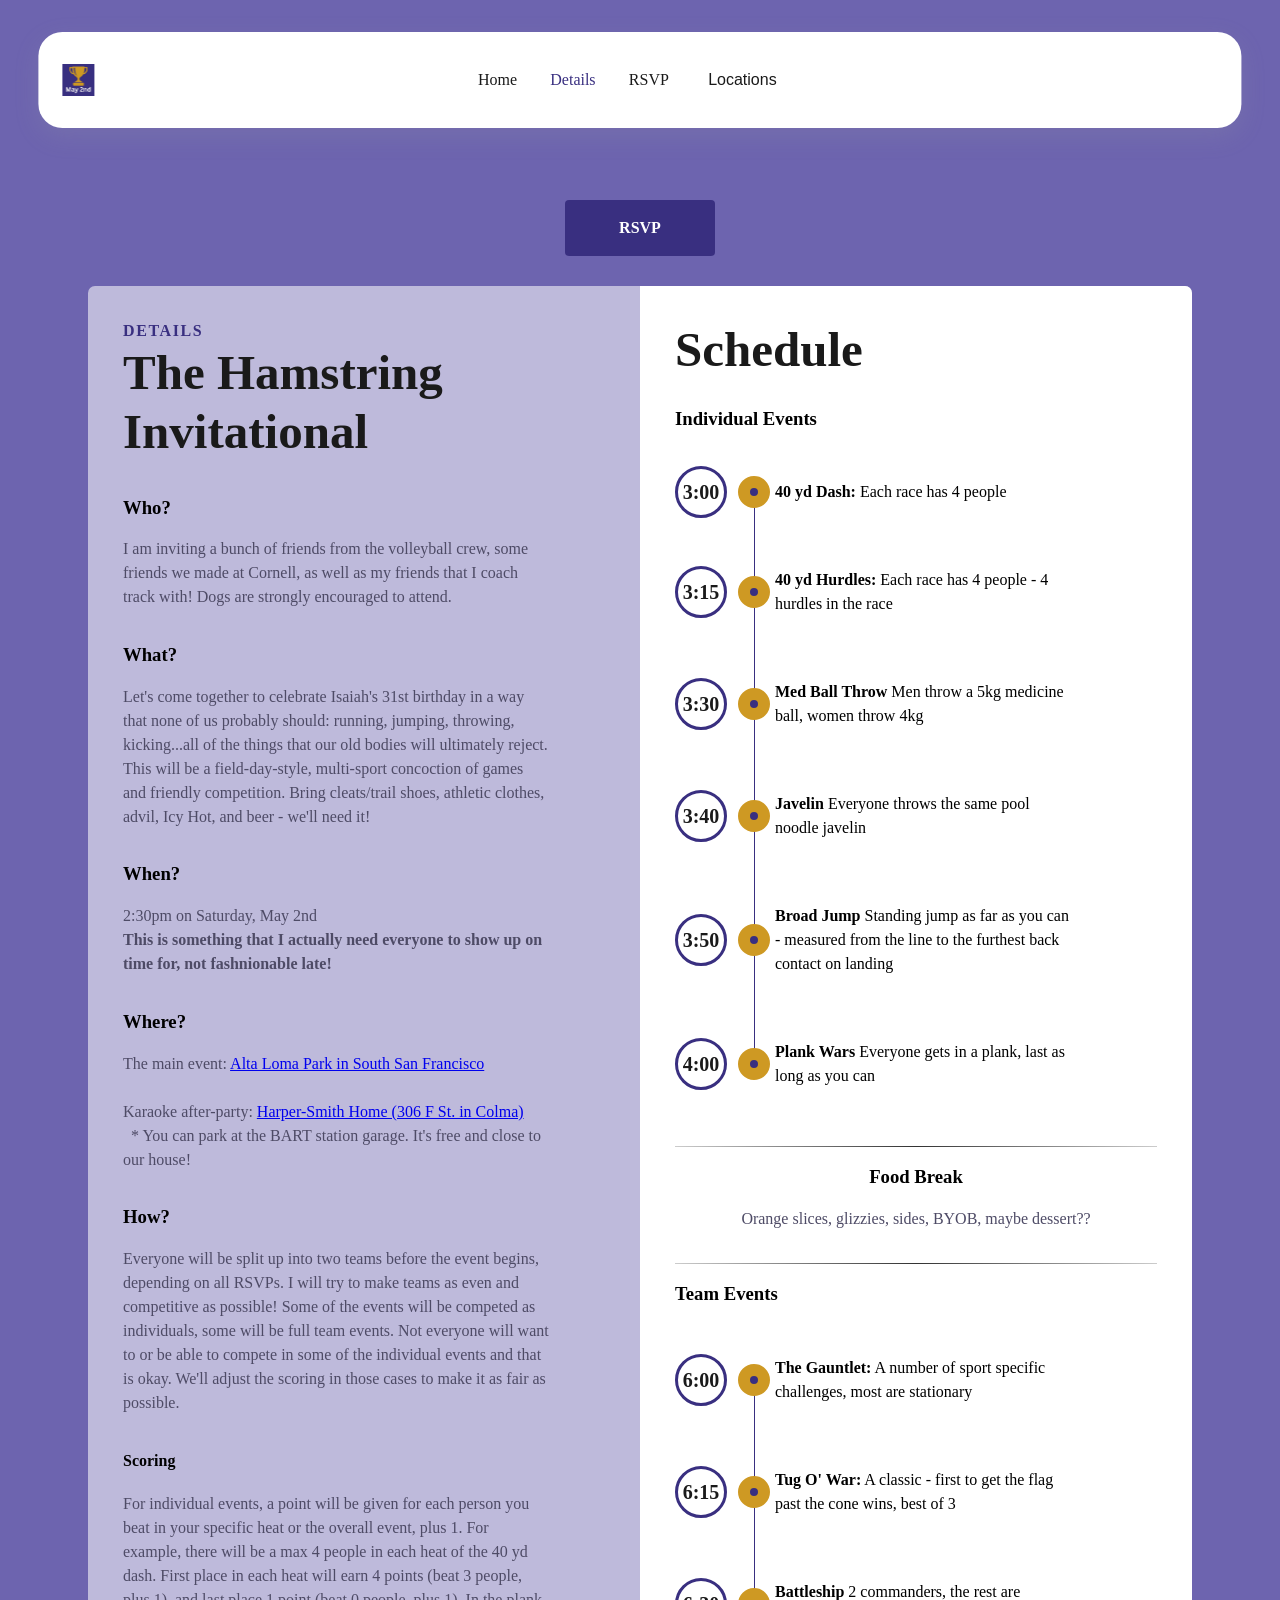
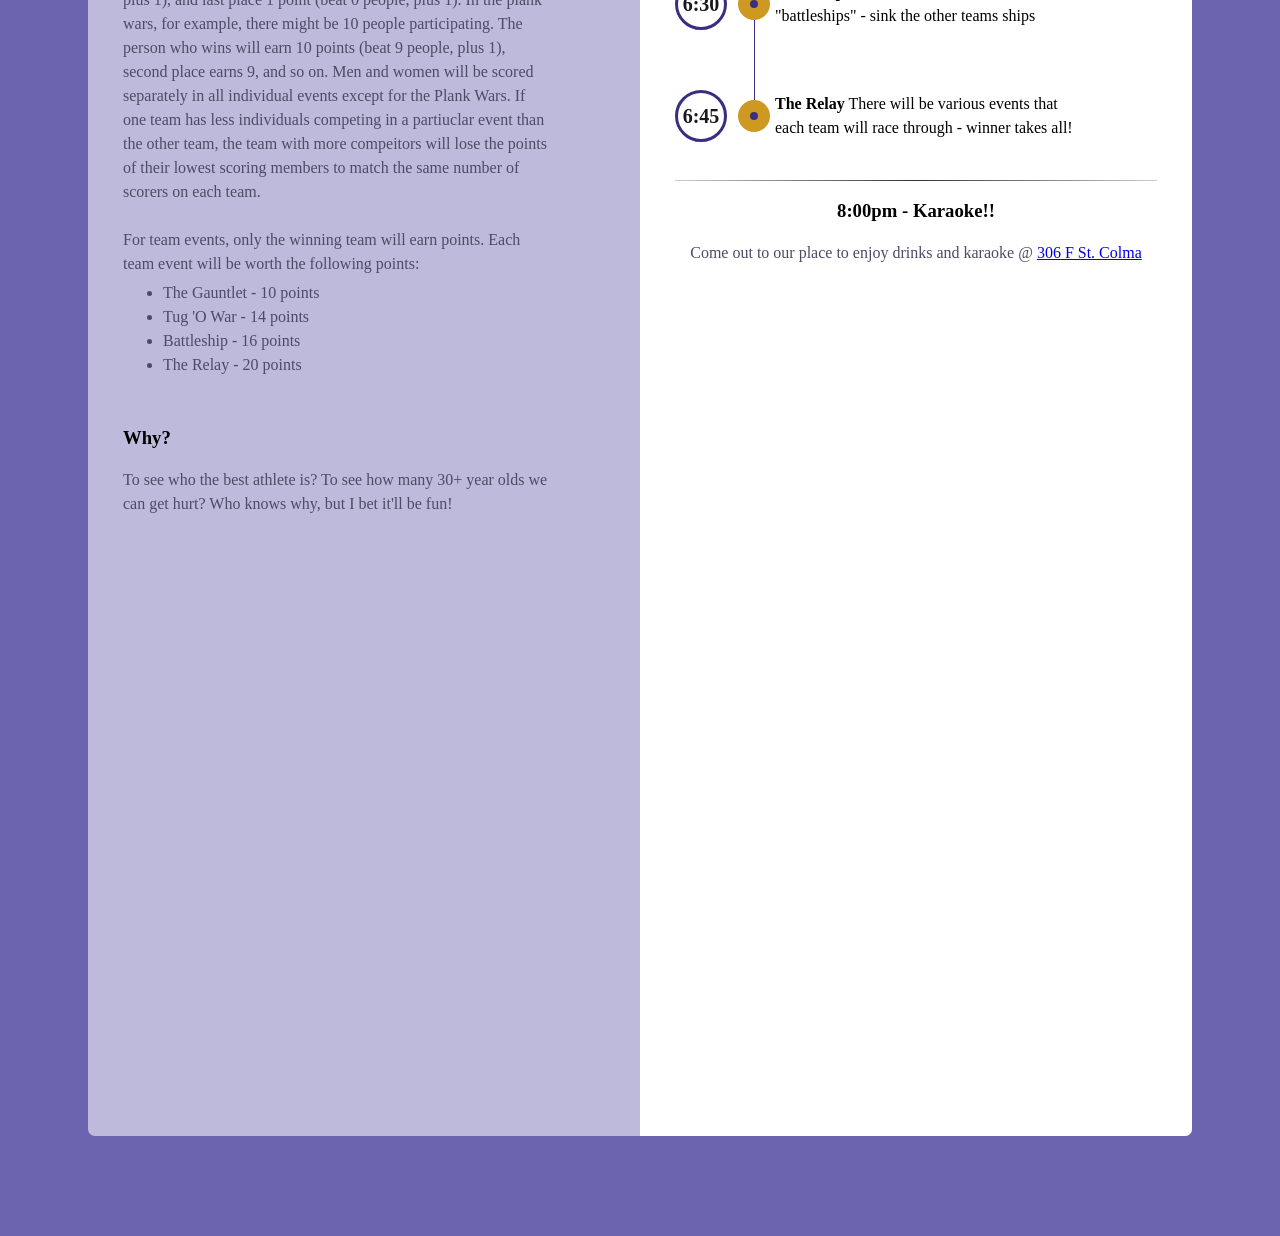
==== commit 200dc374: "fixed styling on schedule dots. added content for the second half of the schedule." ====
--- a/details.html
+++ b/details.html
@@ -179,7 +179,12 @@
                 </ul>
                 <br>
                 <hr>
-                <span style="text-align: center;"><h3>Food Break</h3></span>
+                <span style="text-align: center;">
+                    <h3>Food Break</h3>
+                    <p class="cs-text">
+                        Orange slices, glizzies, sides, BYOB, maybe dessert??
+                    </p>
+                </span>
                 <hr>
                 <br>
                 <ul class="cs-right-section">
@@ -187,25 +192,25 @@
                     <li class="cs-item">
                         <span class="cs-number">6:00</span>
                         <p class="cs-item-text">
-                            <strong>40 yd Dash:</strong> Each race has 4 people
+                            <strong>The Gauntlet:</strong> A number of sport specific challenges, most are stationary
                         </p>
                     </li>
                     <li class="cs-item">
                         <span class="cs-number">6:15</span>
                         <p class="cs-item-text">
-                            <strong>40 yd Hurdles:</strong> Each race has 4 people - 4 hurdles in the race
+                            <strong>Tug O' War:</strong> A classic - first to get the flag past the cone wins, best of 3
                         </p>
                     </li>
                     <li class="cs-item">
                         <span class="cs-number">6:30</span>
                         <p class="cs-item-text">
-                            <strong>Med Ball Throw</strong> Men throw a 5kg medicine ball, women throw 4kg
+                            <strong>Battleship</strong> 2 commanders, the rest are "battleships" - sink the other teams ships
                         </p>
                     </li>
                     <li class="cs-item last">
                         <span class="cs-number">6:45</span>
                         <p class="cs-item-text">
-                            <strong>Javelin</strong> Everyone throws the same pool noodle javelin
+                            <strong>The Relay</strong> There will be various events that each team will race through - winner takes all! 
                         </p>
                     </li>
                 </ul>
--- a/styles.css
+++ b/styles.css
@@ -448,7 +448,7 @@
     padding: clamp(1.375rem, 3vw, 2rem) 0;
     box-sizing: content-box;
     /* 15px - 24px */
-    padding-left: clamp(0.9375rem, 3vw, 1.5rem);
+    padding-left: clamp(1.3rem, 3vw, 1.5rem);
     position: relative;
   }
   #steps-284 .cs-item-text:before {
@@ -462,7 +462,7 @@
     position: absolute;
     display: block;
     top: 0;
-    left: 0;
+    left: 0.2rem;
   }
   #steps-284 .cs-item-text:after {
     /* list circle */
@@ -477,7 +477,7 @@
     position: absolute;
     display: block;
     top: 50%;
-    left: -0.9375rem;
+    left: -0.8rem;
     transform: translateY(-50%);
   }
   #steps-284 .cs-schedule {
